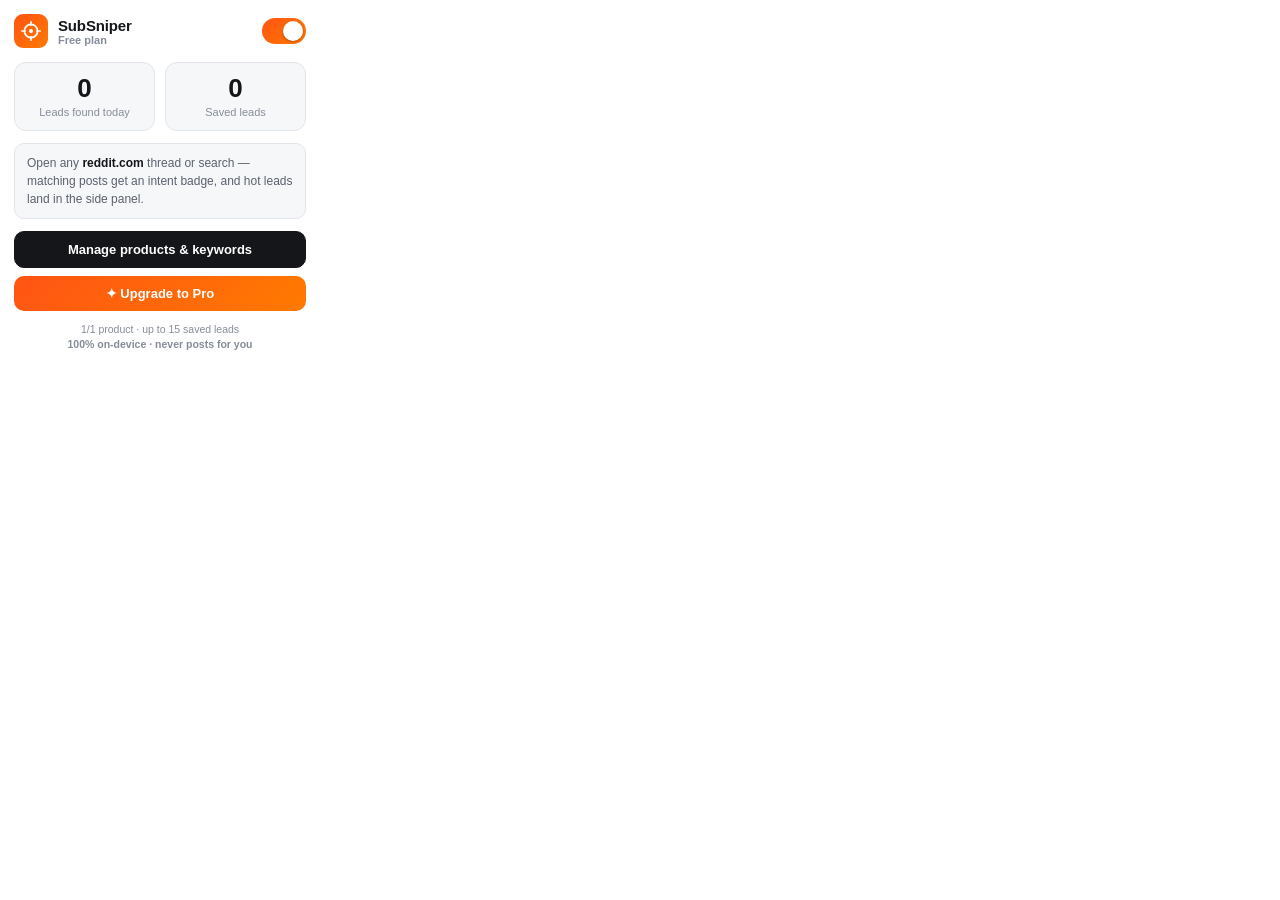
==== src/popup/popup.html @ 9ff9e56d "SubSniper v0.1.0 — publish-ready MV3 extension Co-Authored-By: Claude Opus 5 <noreply@anthropic.com>" ====
<!DOCTYPE html>
<html lang="en">
<head>
  <meta charset="utf-8" />
  <meta name="viewport" content="width=device-width, initial-scale=1" />
  <title>SubSniper</title>
  <link rel="stylesheet" href="popup.css" />
</head>
<body>
  <div class="pp">
    <header class="pp-head">
      <div class="pp-brand">
        <span class="pp-mark" id="pp-mark"></span>
        <div>
          <div class="pp-name">SubSniper</div>
          <div class="pp-tag" id="pp-plan">Free plan</div>
        </div>
      </div>
      <label class="pp-switch" title="Turn SubSniper on/off on Reddit">
        <input type="checkbox" id="pp-enabled" />
        <span class="pp-slider"></span>
      </label>
    </header>

    <section class="pp-stats">
      <div class="pp-stat">
        <div class="pp-stat-num" id="pp-found">0</div>
        <div class="pp-stat-lbl">Leads found today</div>
      </div>
      <div class="pp-stat">
        <div class="pp-stat-num" id="pp-saved">0</div>
        <div class="pp-stat-lbl">Saved leads</div>
      </div>
    </section>

    <section class="pp-hint" id="pp-hint">
      Open any <b>reddit.com</b> thread or search — matching posts get an intent
      badge, and hot leads land in the side panel.
    </section>

    <section class="pp-actions">
      <button class="pp-btn pp-btn-primary" id="pp-options">Manage products &amp; keywords</button>
      <button class="pp-btn pp-btn-upgrade" id="pp-upgrade">✦ Upgrade to Pro</button>
    </section>

    <footer class="pp-foot">
      <span id="pp-limits"></span>
      <span class="pp-guard">100% on-device · never posts for you</span>
    </footer>
  </div>

  <script src="../common/constants.js"></script>
  <script src="../common/storage.js"></script>
  <script src="../common/license.js"></script>
  <script src="popup.js"></script>
</body>
</html>
---- src/popup/popup.css ----
/* SubSniper — popup.css */
:root {
  --bg: #ffffff; --bg-2: #f6f7f9; --bg-3: #eceef1;
  --fg: #14161a; --fg-2: #5b616e; --muted: #868d99;
  --border: #e2e5ea; --accent: #ff5414; --accent-2: #ff7a00;
  --pos: #1f9d55;
  --font: -apple-system, BlinkMacSystemFont, "Segoe UI", Roboto, Helvetica, Arial, sans-serif;
}
@media (prefers-color-scheme: dark) {
  :root {
    --bg: #16181d; --bg-2: #1d2026; --bg-3: #262a32;
    --fg: #f2f4f7; --fg-2: #b7bdc9; --muted: #838a97; --border: #2c313a;
  }
}
* { box-sizing: border-box; margin: 0; padding: 0; }
html, body { width: 320px; }
body { font-family: var(--font); background: var(--bg); color: var(--fg); -webkit-font-smoothing: antialiased; }
.pp { padding: 14px; }

.pp-head { display: flex; align-items: center; justify-content: space-between; margin-bottom: 14px; }
.pp-brand { display: flex; align-items: center; gap: 10px; }
.pp-mark {
  width: 34px; height: 34px; border-radius: 9px;
  background: linear-gradient(135deg, var(--accent), var(--accent-2));
  display: flex; align-items: center; justify-content: center; color: #fff;
}
.pp-name { font-weight: 800; font-size: 15px; letter-spacing: -.01em; }
.pp-tag { font-size: 11px; color: var(--muted); font-weight: 600; }
.pp-tag.is-pro { color: var(--accent); }

/* Toggle switch */
.pp-switch { position: relative; display: inline-block; width: 44px; height: 26px; }
.pp-switch input { opacity: 0; width: 0; height: 0; }
.pp-slider {
  position: absolute; inset: 0; cursor: pointer;
  background: var(--bg-3); border-radius: 999px; transition: .2s;
}
.pp-slider::before {
  content: ""; position: absolute; height: 20px; width: 20px; left: 3px; top: 3px;
  background: #fff; border-radius: 50%; transition: .2s; box-shadow: 0 1px 3px rgba(0,0,0,.3);
}
.pp-switch input:checked + .pp-slider { background: linear-gradient(135deg, var(--accent), var(--accent-2)); }
.pp-switch input:checked + .pp-slider::before { transform: translateX(18px); }

.pp-stats { display: flex; gap: 10px; margin-bottom: 12px; }
.pp-stat {
  flex: 1; background: var(--bg-2); border: 1px solid var(--border);
  border-radius: 12px; padding: 12px; text-align: center;
}
.pp-stat-num { font-size: 26px; font-weight: 800; line-height: 1; font-variant-numeric: tabular-nums; }
.pp-stat-lbl { font-size: 11px; color: var(--muted); margin-top: 5px; }

.pp-hint {
  font-size: 12px; line-height: 1.5; color: var(--fg-2);
  background: var(--bg-2); border: 1px solid var(--border);
  border-radius: 10px; padding: 10px 12px; margin-bottom: 12px;
}
.pp-hint b { color: var(--fg); }

.pp-actions { display: flex; flex-direction: column; gap: 8px; margin-bottom: 12px; }
.pp-btn {
  border: 1px solid var(--border); background: var(--bg); color: var(--fg);
  padding: 10px; border-radius: 10px; font-size: 13px; font-weight: 700; cursor: pointer;
  font-family: var(--font); transition: all .12s ease;
}
.pp-btn:hover { background: var(--bg-3); }
.pp-btn-primary { background: var(--fg); color: var(--bg); border-color: var(--fg); }
.pp-btn-primary:hover { filter: brightness(1.15); background: var(--fg); }
.pp-btn-upgrade {
  background: linear-gradient(135deg, var(--accent), var(--accent-2)); color: #fff; border: none;
}
.pp-btn-upgrade:hover { filter: brightness(1.07); }
.pp-btn-upgrade.is-pro { background: rgba(31,157,85,.12); color: var(--pos); }

.pp-foot { display: flex; flex-direction: column; gap: 3px; text-align: center; }
.pp-foot span { font-size: 10.5px; color: var(--muted); }
.pp-guard { font-weight: 600; }
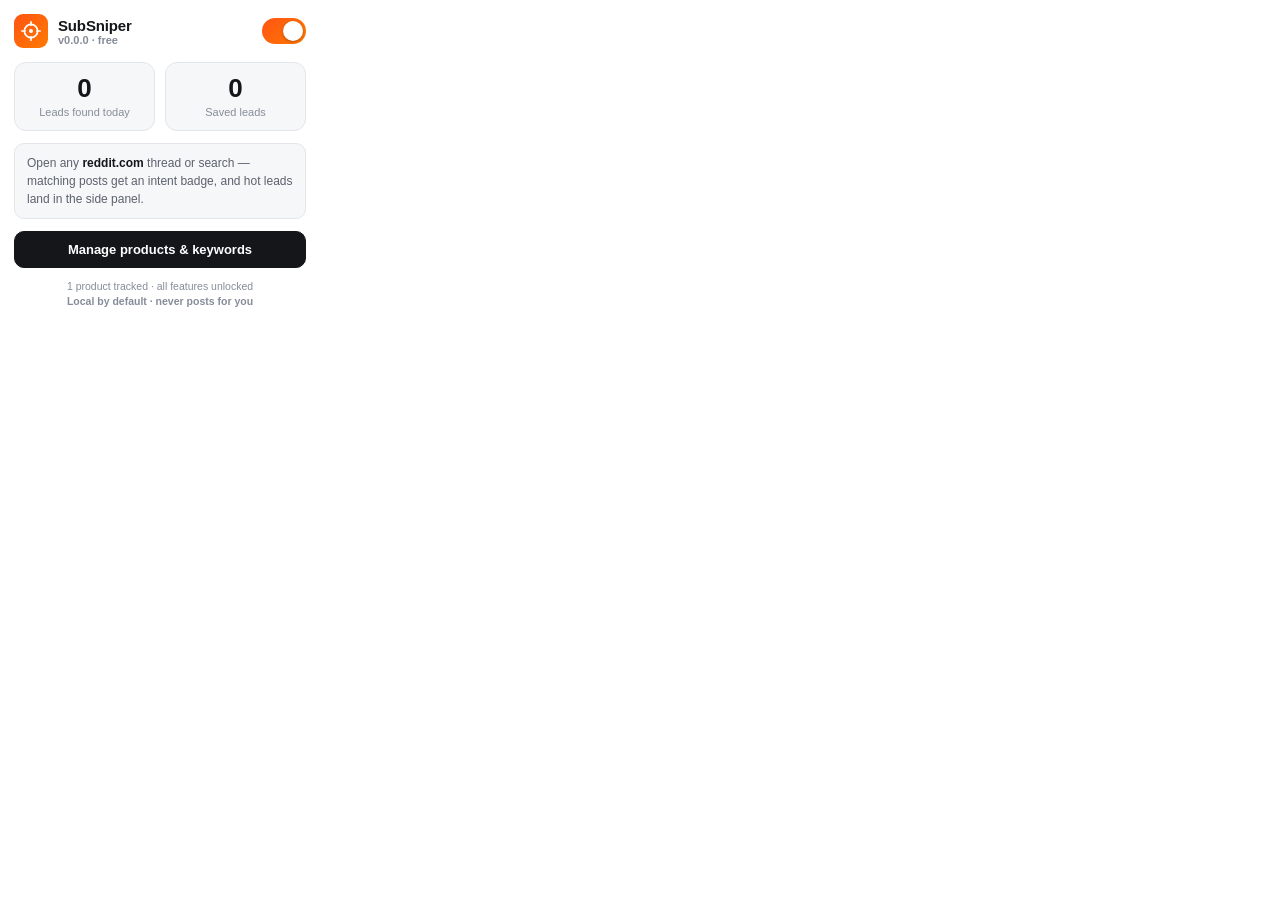
==== commit 98d4a8a2: "Fix pre-publish audit findings: permissions, key handling, honest claims Store blockers & disclosure" ====
--- a/src/popup/popup.html
+++ b/src/popup/popup.html
@@ -40,12 +40,11 @@
 
     <section class="pp-actions">
       <button class="pp-btn pp-btn-primary" id="pp-options">Manage products &amp; keywords</button>
-      <button class="pp-btn pp-btn-upgrade" id="pp-upgrade">✦ Upgrade to Pro</button>
     </section>
 
     <footer class="pp-foot">
       <span id="pp-limits"></span>
-      <span class="pp-guard">100% on-device · never posts for you</span>
+      <span class="pp-guard">Local by default · never posts for you</span>
     </footer>
   </div>
 
